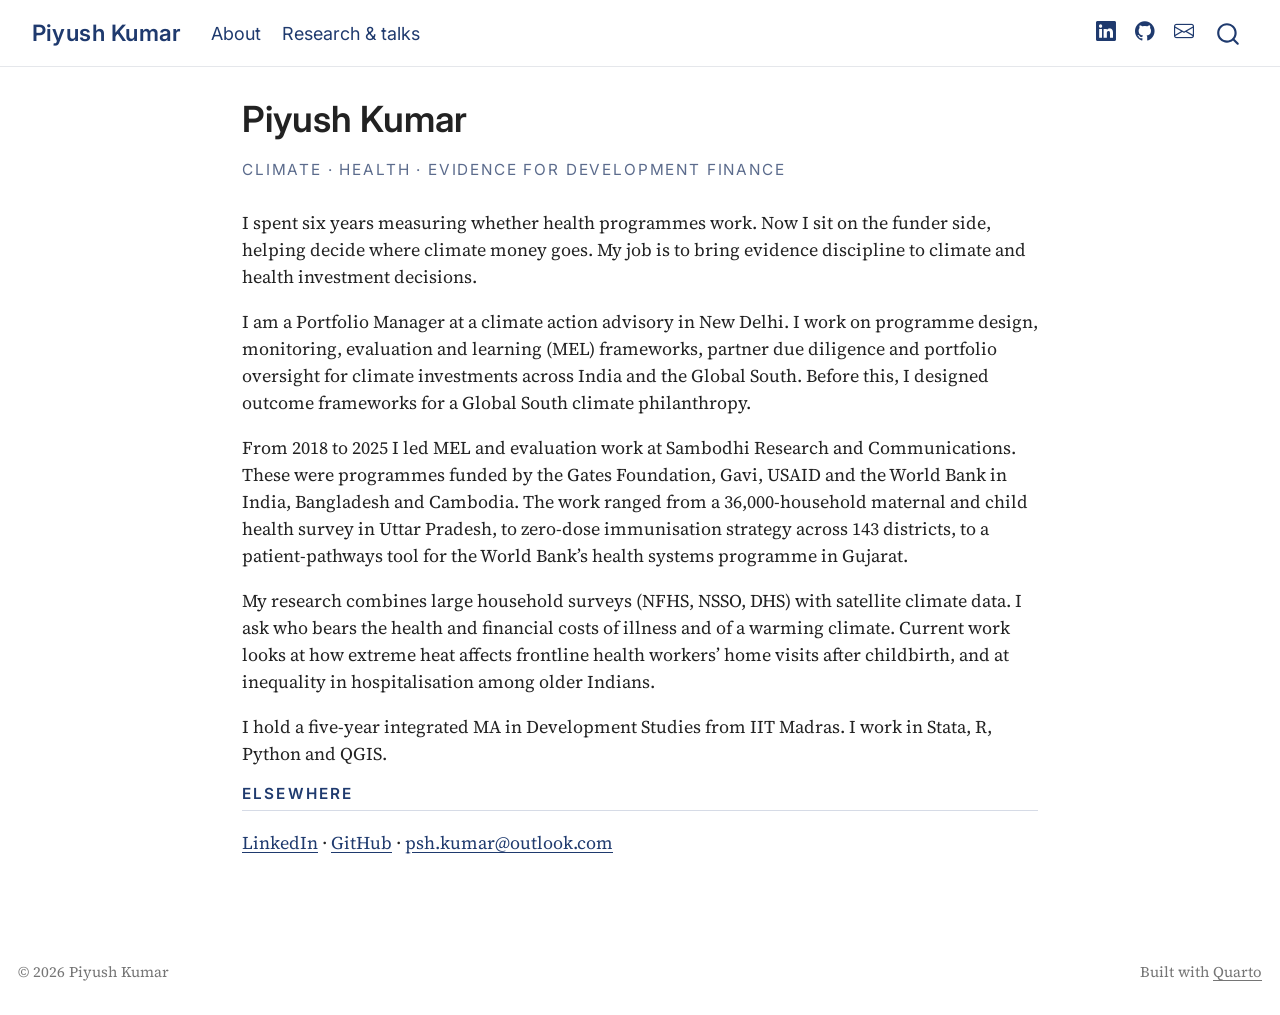
==== docs/index.html @ 0f014c09 "Initial Quarto site: About and Research & talks pages Co-Authored-By: Claude Opus 5.5 <noreply@anthr" ====
<!DOCTYPE html>
<html xmlns="http://www.w3.org/1999/xhtml" lang="en" xml:lang="en"><head>

<meta charset="utf-8">
<meta name="generator" content="quarto-1.6.40">

<meta name="viewport" content="width=device-width, initial-scale=1.0, user-scalable=yes">


<title>Piyush Kumar</title>
<style>
code{white-space: pre-wrap;}
span.smallcaps{font-variant: small-caps;}
div.columns{display: flex; gap: min(4vw, 1.5em);}
div.column{flex: auto; overflow-x: auto;}
div.hanging-indent{margin-left: 1.5em; text-indent: -1.5em;}
ul.task-list{list-style: none;}
ul.task-list li input[type="checkbox"] {
  width: 0.8em;
  margin: 0 0.8em 0.2em -1em; /* quarto-specific, see https://github.com/quarto-dev/quarto-cli/issues/4556 */ 
  vertical-align: middle;
}
</style>


<script src="site_libs/quarto-nav/quarto-nav.js"></script>
<script src="site_libs/quarto-nav/headroom.min.js"></script>
<script src="site_libs/clipboard/clipboard.min.js"></script>
<script src="site_libs/quarto-search/autocomplete.umd.js"></script>
<script src="site_libs/quarto-search/fuse.min.js"></script>
<script src="site_libs/quarto-search/quarto-search.js"></script>
<meta name="quarto:offset" content="./">
<script src="site_libs/quarto-html/quarto.js"></script>
<script src="site_libs/quarto-html/popper.min.js"></script>
<script src="site_libs/quarto-html/tippy.umd.min.js"></script>
<script src="site_libs/quarto-html/anchor.min.js"></script>
<link href="site_libs/quarto-html/tippy.css" rel="stylesheet">
<link href="site_libs/quarto-html/quarto-syntax-highlighting-549806ee2085284f45b00abea8c6df48.css" rel="stylesheet" id="quarto-text-highlighting-styles">
<script src="site_libs/bootstrap/bootstrap.min.js"></script>
<link href="site_libs/bootstrap/bootstrap-icons.css" rel="stylesheet">
<link href="site_libs/bootstrap/bootstrap-50fe339019fc37fffc30a513ca4b3a41.min.css" rel="stylesheet" append-hash="true" id="quarto-bootstrap" data-mode="light">
<script id="quarto-search-options" type="application/json">{
  "location": "navbar",
  "copy-button": false,
  "collapse-after": 3,
  "panel-placement": "end",
  "type": "overlay",
  "limit": 50,
  "keyboard-shortcut": [
    "f",
    "/",
    "s"
  ],
  "show-item-context": false,
  "language": {
    "search-no-results-text": "No results",
    "search-matching-documents-text": "matching documents",
    "search-copy-link-title": "Copy link to search",
    "search-hide-matches-text": "Hide additional matches",
    "search-more-match-text": "more match in this document",
    "search-more-matches-text": "more matches in this document",
    "search-clear-button-title": "Clear",
    "search-text-placeholder": "",
    "search-detached-cancel-button-title": "Cancel",
    "search-submit-button-title": "Submit",
    "search-label": "Search"
  }
}</script>


</head>

<body class="nav-fixed fullcontent">

<div id="quarto-search-results"></div>
  <header id="quarto-header" class="headroom fixed-top">
    <nav class="navbar navbar-expand-lg " data-bs-theme="dark">
      <div class="navbar-container container-fluid">
      <div class="navbar-brand-container mx-auto">
    <a class="navbar-brand" href="./index.html">
    <span class="navbar-title">Piyush Kumar</span>
    </a>
  </div>
            <div id="quarto-search" class="" title="Search"></div>
          <button class="navbar-toggler" type="button" data-bs-toggle="collapse" data-bs-target="#navbarCollapse" aria-controls="navbarCollapse" role="menu" aria-expanded="false" aria-label="Toggle navigation" onclick="if (window.quartoToggleHeadroom) { window.quartoToggleHeadroom(); }">
  <span class="navbar-toggler-icon"></span>
</button>
          <div class="collapse navbar-collapse" id="navbarCollapse">
            <ul class="navbar-nav navbar-nav-scroll me-auto">
  <li class="nav-item">
    <a class="nav-link active" href="./index.html" aria-current="page"> 
<span class="menu-text">About</span></a>
  </li>  
  <li class="nav-item">
    <a class="nav-link" href="./research.html"> 
<span class="menu-text">Research &amp; talks</span></a>
  </li>  
</ul>
            <ul class="navbar-nav navbar-nav-scroll ms-auto">
  <li class="nav-item compact">
    <a class="nav-link" href="https://www.linkedin.com/in/piyush-kumar-767603223"> <i class="bi bi-linkedin" role="img" aria-label="LinkedIn">
</i> 
<span class="menu-text"></span></a>
  </li>  
  <li class="nav-item compact">
    <a class="nav-link" href="https://github.com/piyushkumar-econ"> <i class="bi bi-github" role="img" aria-label="GitHub">
</i> 
<span class="menu-text"></span></a>
  </li>  
  <li class="nav-item compact">
    <a class="nav-link" href="mailto:psh.kumar@outlook.com"> <i class="bi bi-envelope" role="img" aria-label="Email">
</i> 
<span class="menu-text"></span></a>
  </li>  
</ul>
          </div> <!-- /navcollapse -->
            <div class="quarto-navbar-tools">
</div>
      </div> <!-- /container-fluid -->
    </nav>
</header>
<!-- content -->
<div id="quarto-content" class="quarto-container page-columns page-rows-contents page-layout-article page-navbar">
<!-- sidebar -->
<!-- margin-sidebar -->
    
<!-- main -->
<main class="content" id="quarto-document-content">

<header id="title-block-header" class="quarto-title-block default">
<div class="quarto-title">
<h1 class="title">Piyush Kumar</h1>
</div>



<div class="quarto-title-meta">

    
  
    
  </div>
  


</header>


<div class="tagline">
<p>Climate · Health · Evidence for development finance</p>
</div>
<p>I spent six years measuring whether health programmes work. Now I sit on the funder side, helping decide where climate money goes. My job is to bring evidence discipline to climate and health investment decisions.</p>
<p>I am a Portfolio Manager at a climate action advisory in New Delhi. I work on programme design, monitoring, evaluation and learning (MEL) frameworks, partner due diligence and portfolio oversight for climate investments across India and the Global South. Before this, I designed outcome frameworks for a Global South climate philanthropy.</p>
<p>From 2018 to 2025 I led MEL and evaluation work at Sambodhi Research and Communications. These were programmes funded by the Gates Foundation, Gavi, USAID and the World Bank in India, Bangladesh and Cambodia. The work ranged from a 36,000-household maternal and child health survey in Uttar Pradesh, to zero-dose immunisation strategy across 143 districts, to a patient-pathways tool for the World Bank’s health systems programme in Gujarat.</p>
<p>My research combines large household surveys (NFHS, NSSO, DHS) with satellite climate data. I ask who bears the health and financial costs of illness and of a warming climate. Current work looks at how extreme heat affects frontline health workers’ home visits after childbirth, and at inequality in hospitalisation among older Indians.</p>
<p>I hold a five-year integrated MA in Development Studies from IIT Madras. I work in Stata, R, Python and QGIS.</p>
<section id="elsewhere" class="level2">
<h2 class="anchored" data-anchor-id="elsewhere">Elsewhere</h2>
<p><a href="https://www.linkedin.com/in/piyush-kumar-767603223">LinkedIn</a> · <a href="https://github.com/piyushkumar-econ">GitHub</a> · <a href="mailto:psh.kumar@outlook.com">psh.kumar@outlook.com</a></p>


</section>

</main> <!-- /main -->
<script id="quarto-html-after-body" type="application/javascript">
window.document.addEventListener("DOMContentLoaded", function (event) {
  const toggleBodyColorMode = (bsSheetEl) => {
    const mode = bsSheetEl.getAttribute("data-mode");
    const bodyEl = window.document.querySelector("body");
    if (mode === "dark") {
      bodyEl.classList.add("quarto-dark");
      bodyEl.classList.remove("quarto-light");
    } else {
      bodyEl.classList.add("quarto-light");
      bodyEl.classList.remove("quarto-dark");
    }
  }
  const toggleBodyColorPrimary = () => {
    const bsSheetEl = window.document.querySelector("link#quarto-bootstrap");
    if (bsSheetEl) {
      toggleBodyColorMode(bsSheetEl);
    }
  }
  toggleBodyColorPrimary();  
  const icon = "";
  const anchorJS = new window.AnchorJS();
  anchorJS.options = {
    placement: 'right',
    icon: icon
  };
  anchorJS.add('.anchored');
  const isCodeAnnotation = (el) => {
    for (const clz of el.classList) {
      if (clz.startsWith('code-annotation-')) {                     
        return true;
      }
    }
    return false;
  }
  const onCopySuccess = function(e) {
    // button target
    const button = e.trigger;
    // don't keep focus
    button.blur();
    // flash "checked"
    button.classList.add('code-copy-button-checked');
    var currentTitle = button.getAttribute("title");
    button.setAttribute("title", "Copied!");
    let tooltip;
    if (window.bootstrap) {
      button.setAttribute("data-bs-toggle", "tooltip");
      button.setAttribute("data-bs-placement", "left");
      button.setAttribute("data-bs-title", "Copied!");
      tooltip = new bootstrap.Tooltip(button, 
        { trigger: "manual", 
          customClass: "code-copy-button-tooltip",
          offset: [0, -8]});
      tooltip.show();    
    }
    setTimeout(function() {
      if (tooltip) {
        tooltip.hide();
        button.removeAttribute("data-bs-title");
        button.removeAttribute("data-bs-toggle");
        button.removeAttribute("data-bs-placement");
      }
      button.setAttribute("title", currentTitle);
      button.classList.remove('code-copy-button-checked');
    }, 1000);
    // clear code selection
    e.clearSelection();
  }
  const getTextToCopy = function(trigger) {
      const codeEl = trigger.previousElementSibling.cloneNode(true);
      for (const childEl of codeEl.children) {
        if (isCodeAnnotation(childEl)) {
          childEl.remove();
        }
      }
      return codeEl.innerText;
  }
  const clipboard = new window.ClipboardJS('.code-copy-button:not([data-in-quarto-modal])', {
    text: getTextToCopy
  });
  clipboard.on('success', onCopySuccess);
  if (window.document.getElementById('quarto-embedded-source-code-modal')) {
    const clipboardModal = new window.ClipboardJS('.code-copy-button[data-in-quarto-modal]', {
      text: getTextToCopy,
      container: window.document.getElementById('quarto-embedded-source-code-modal')
    });
    clipboardModal.on('success', onCopySuccess);
  }
    var localhostRegex = new RegExp(/^(?:http|https):\/\/localhost\:?[0-9]*\//);
    var mailtoRegex = new RegExp(/^mailto:/);
      var filterRegex = new RegExp("https:\/\/piyushkumar-econ\.github\.io");
    var isInternal = (href) => {
        return filterRegex.test(href) || localhostRegex.test(href) || mailtoRegex.test(href);
    }
    // Inspect non-navigation links and adorn them if external
 	var links = window.document.querySelectorAll('a[href]:not(.nav-link):not(.navbar-brand):not(.toc-action):not(.sidebar-link):not(.sidebar-item-toggle):not(.pagination-link):not(.no-external):not([aria-hidden]):not(.dropdown-item):not(.quarto-navigation-tool):not(.about-link)');
    for (var i=0; i<links.length; i++) {
      const link = links[i];
      if (!isInternal(link.href)) {
        // undo the damage that might have been done by quarto-nav.js in the case of
        // links that we want to consider external
        if (link.dataset.originalHref !== undefined) {
          link.href = link.dataset.originalHref;
        }
      }
    }
  function tippyHover(el, contentFn, onTriggerFn, onUntriggerFn) {
    const config = {
      allowHTML: true,
      maxWidth: 500,
      delay: 100,
      arrow: false,
      appendTo: function(el) {
          return el.parentElement;
      },
      interactive: true,
      interactiveBorder: 10,
      theme: 'quarto',
      placement: 'bottom-start',
    };
    if (contentFn) {
      config.content = contentFn;
    }
    if (onTriggerFn) {
      config.onTrigger = onTriggerFn;
    }
    if (onUntriggerFn) {
      config.onUntrigger = onUntriggerFn;
    }
    window.tippy(el, config); 
  }
  const noterefs = window.document.querySelectorAll('a[role="doc-noteref"]');
  for (var i=0; i<noterefs.length; i++) {
    const ref = noterefs[i];
    tippyHover(ref, function() {
      // use id or data attribute instead here
      let href = ref.getAttribute('data-footnote-href') || ref.getAttribute('href');
      try { href = new URL(href).hash; } catch {}
      const id = href.replace(/^#\/?/, "");
      const note = window.document.getElementById(id);
      if (note) {
        return note.innerHTML;
      } else {
        return "";
      }
    });
  }
  const xrefs = window.document.querySelectorAll('a.quarto-xref');
  const processXRef = (id, note) => {
    // Strip column container classes
    const stripColumnClz = (el) => {
      el.classList.remove("page-full", "page-columns");
      if (el.children) {
        for (const child of el.children) {
          stripColumnClz(child);
        }
      }
    }
    stripColumnClz(note)
    if (id === null || id.startsWith('sec-')) {
      // Special case sections, only their first couple elements
      const container = document.createElement("div");
      if (note.children && note.children.length > 2) {
        container.appendChild(note.children[0].cloneNode(true));
        for (let i = 1; i < note.children.length; i++) {
          const child = note.children[i];
          if (child.tagName === "P" && child.innerText === "") {
            continue;
          } else {
            container.appendChild(child.cloneNode(true));
            break;
          }
        }
        if (window.Quarto?.typesetMath) {
          window.Quarto.typesetMath(container);
        }
        return container.innerHTML
      } else {
        if (window.Quarto?.typesetMath) {
          window.Quarto.typesetMath(note);
        }
        return note.innerHTML;
      }
    } else {
      // Remove any anchor links if they are present
      const anchorLink = note.querySelector('a.anchorjs-link');
      if (anchorLink) {
        anchorLink.remove();
      }
      if (window.Quarto?.typesetMath) {
        window.Quarto.typesetMath(note);
      }
      if (note.classList.contains("callout")) {
        return note.outerHTML;
      } else {
        return note.innerHTML;
      }
    }
  }
  for (var i=0; i<xrefs.length; i++) {
    const xref = xrefs[i];
    tippyHover(xref, undefined, function(instance) {
      instance.disable();
      let url = xref.getAttribute('href');
      let hash = undefined; 
      if (url.startsWith('#')) {
        hash = url;
      } else {
        try { hash = new URL(url).hash; } catch {}
      }
      if (hash) {
        const id = hash.replace(/^#\/?/, "");
        const note = window.document.getElementById(id);
        if (note !== null) {
          try {
            const html = processXRef(id, note.cloneNode(true));
            instance.setContent(html);
          } finally {
            instance.enable();
            instance.show();
          }
        } else {
          // See if we can fetch this
          fetch(url.split('#')[0])
          .then(res => res.text())
          .then(html => {
            const parser = new DOMParser();
            const htmlDoc = parser.parseFromString(html, "text/html");
            const note = htmlDoc.getElementById(id);
            if (note !== null) {
              const html = processXRef(id, note);
              instance.setContent(html);
            } 
          }).finally(() => {
            instance.enable();
            instance.show();
          });
        }
      } else {
        // See if we can fetch a full url (with no hash to target)
        // This is a special case and we should probably do some content thinning / targeting
        fetch(url)
        .then(res => res.text())
        .then(html => {
          const parser = new DOMParser();
          const htmlDoc = parser.parseFromString(html, "text/html");
          const note = htmlDoc.querySelector('main.content');
          if (note !== null) {
            // This should only happen for chapter cross references
            // (since there is no id in the URL)
            // remove the first header
            if (note.children.length > 0 && note.children[0].tagName === "HEADER") {
              note.children[0].remove();
            }
            const html = processXRef(null, note);
            instance.setContent(html);
          } 
        }).finally(() => {
          instance.enable();
          instance.show();
        });
      }
    }, function(instance) {
    });
  }
      let selectedAnnoteEl;
      const selectorForAnnotation = ( cell, annotation) => {
        let cellAttr = 'data-code-cell="' + cell + '"';
        let lineAttr = 'data-code-annotation="' +  annotation + '"';
        const selector = 'span[' + cellAttr + '][' + lineAttr + ']';
        return selector;
      }
      const selectCodeLines = (annoteEl) => {
        const doc = window.document;
        const targetCell = annoteEl.getAttribute("data-target-cell");
        const targetAnnotation = annoteEl.getAttribute("data-target-annotation");
        const annoteSpan = window.document.querySelector(selectorForAnnotation(targetCell, targetAnnotation));
        const lines = annoteSpan.getAttribute("data-code-lines").split(",");
        const lineIds = lines.map((line) => {
          return targetCell + "-" + line;
        })
        let top = null;
        let height = null;
        let parent = null;
        if (lineIds.length > 0) {
            //compute the position of the single el (top and bottom and make a div)
            const el = window.document.getElementById(lineIds[0]);
            top = el.offsetTop;
            height = el.offsetHeight;
            parent = el.parentElement.parentElement;
          if (lineIds.length > 1) {
            const lastEl = window.document.getElementById(lineIds[lineIds.length - 1]);
            const bottom = lastEl.offsetTop + lastEl.offsetHeight;
            height = bottom - top;
          }
          if (top !== null && height !== null && parent !== null) {
            // cook up a div (if necessary) and position it 
            let div = window.document.getElementById("code-annotation-line-highlight");
            if (div === null) {
              div = window.document.createElement("div");
              div.setAttribute("id", "code-annotation-line-highlight");
              div.style.position = 'absolute';
              parent.appendChild(div);
            }
            div.style.top = top - 2 + "px";
            div.style.height = height + 4 + "px";
            div.style.left = 0;
            let gutterDiv = window.document.getElementById("code-annotation-line-highlight-gutter");
            if (gutterDiv === null) {
              gutterDiv = window.document.createElement("div");
              gutterDiv.setAttribute("id", "code-annotation-line-highlight-gutter");
              gutterDiv.style.position = 'absolute';
              const codeCell = window.document.getElementById(targetCell);
              const gutter = codeCell.querySelector('.code-annotation-gutter');
              gutter.appendChild(gutterDiv);
            }
            gutterDiv.style.top = top - 2 + "px";
            gutterDiv.style.height = height + 4 + "px";
          }
          selectedAnnoteEl = annoteEl;
        }
      };
      const unselectCodeLines = () => {
        const elementsIds = ["code-annotation-line-highlight", "code-annotation-line-highlight-gutter"];
        elementsIds.forEach((elId) => {
          const div = window.document.getElementById(elId);
          if (div) {
            div.remove();
          }
        });
        selectedAnnoteEl = undefined;
      };
        // Handle positioning of the toggle
    window.addEventListener(
      "resize",
      throttle(() => {
        elRect = undefined;
        if (selectedAnnoteEl) {
          selectCodeLines(selectedAnnoteEl);
        }
      }, 10)
    );
    function throttle(fn, ms) {
    let throttle = false;
    let timer;
      return (...args) => {
        if(!throttle) { // first call gets through
            fn.apply(this, args);
            throttle = true;
        } else { // all the others get throttled
            if(timer) clearTimeout(timer); // cancel #2
            timer = setTimeout(() => {
              fn.apply(this, args);
              timer = throttle = false;
            }, ms);
        }
      };
    }
      // Attach click handler to the DT
      const annoteDls = window.document.querySelectorAll('dt[data-target-cell]');
      for (const annoteDlNode of annoteDls) {
        annoteDlNode.addEventListener('click', (event) => {
          const clickedEl = event.target;
          if (clickedEl !== selectedAnnoteEl) {
            unselectCodeLines();
            const activeEl = window.document.querySelector('dt[data-target-cell].code-annotation-active');
            if (activeEl) {
              activeEl.classList.remove('code-annotation-active');
            }
            selectCodeLines(clickedEl);
            clickedEl.classList.add('code-annotation-active');
          } else {
            // Unselect the line
            unselectCodeLines();
            clickedEl.classList.remove('code-annotation-active');
          }
        });
      }
  const findCites = (el) => {
    const parentEl = el.parentElement;
    if (parentEl) {
      const cites = parentEl.dataset.cites;
      if (cites) {
        return {
          el,
          cites: cites.split(' ')
        };
      } else {
        return findCites(el.parentElement)
      }
    } else {
      return undefined;
    }
  };
  var bibliorefs = window.document.querySelectorAll('a[role="doc-biblioref"]');
  for (var i=0; i<bibliorefs.length; i++) {
    const ref = bibliorefs[i];
    const citeInfo = findCites(ref);
    if (citeInfo) {
      tippyHover(citeInfo.el, function() {
        var popup = window.document.createElement('div');
        citeInfo.cites.forEach(function(cite) {
          var citeDiv = window.document.createElement('div');
          citeDiv.classList.add('hanging-indent');
          citeDiv.classList.add('csl-entry');
          var biblioDiv = window.document.getElementById('ref-' + cite);
          if (biblioDiv) {
            citeDiv.innerHTML = biblioDiv.innerHTML;
          }
          popup.appendChild(citeDiv);
        });
        return popup.innerHTML;
      });
    }
  }
});
</script>
</div> <!-- /content -->
<footer class="footer">
  <div class="nav-footer">
    <div class="nav-footer-left">
<p>© 2026 Piyush Kumar</p>
</div>   
    <div class="nav-footer-center">
      &nbsp;
    </div>
    <div class="nav-footer-right">
<p>Built with <a href="https://quarto.org">Quarto</a></p>
</div>
  </div>
</footer>




</body></html>
---- docs/site_libs/quarto-html/tippy.css ----
.tippy-box[data-animation=fade][data-state=hidden]{opacity:0}[data-tippy-root]{max-width:calc(100vw - 10px)}.tippy-box{position:relative;background-color:#333;color:#fff;border-radius:4px;font-size:14px;line-height:1.4;white-space:normal;outline:0;transition-property:transform,visibility,opacity}.tippy-box[data-placement^=top]>.tippy-arrow{bottom:0}.tippy-box[data-placement^=top]>.tippy-arrow:before{bottom:-7px;left:0;border-width:8px 8px 0;border-top-color:initial;transform-origin:center top}.tippy-box[data-placement^=bottom]>.tippy-arrow{top:0}.tippy-box[data-placement^=bottom]>.tippy-arrow:before{top:-7px;left:0;border-width:0 8px 8px;border-bottom-color:initial;transform-origin:center bottom}.tippy-box[data-placement^=left]>.tippy-arrow{right:0}.tippy-box[data-placement^=left]>.tippy-arrow:before{border-width:8px 0 8px 8px;border-left-color:initial;right:-7px;transform-origin:center left}.tippy-box[data-placement^=right]>.tippy-arrow{left:0}.tippy-box[data-placement^=right]>.tippy-arrow:before{left:-7px;border-width:8px 8px 8px 0;border-right-color:initial;transform-origin:center right}.tippy-box[data-inertia][data-state=visible]{transition-timing-function:cubic-bezier(.54,1.5,.38,1.11)}.tippy-arrow{width:16px;height:16px;color:#333}.tippy-arrow:before{content:"";position:absolute;border-color:transparent;border-style:solid}.tippy-content{position:relative;padding:5px 9px;z-index:1}
---- docs/site_libs/quarto-html/quarto-syntax-highlighting-549806ee2085284f45b00abea8c6df48.css ----
/* quarto syntax highlight colors */
:root {
  --quarto-hl-ot-color: #003B4F;
  --quarto-hl-at-color: #657422;
  --quarto-hl-ss-color: #20794D;
  --quarto-hl-an-color: #5E5E5E;
  --quarto-hl-fu-color: #4758AB;
  --quarto-hl-st-color: #20794D;
  --quarto-hl-cf-color: #003B4F;
  --quarto-hl-op-color: #5E5E5E;
  --quarto-hl-er-color: #AD0000;
  --quarto-hl-bn-color: #AD0000;
  --quarto-hl-al-color: #AD0000;
  --quarto-hl-va-color: #111111;
  --quarto-hl-bu-color: inherit;
  --quarto-hl-ex-color: inherit;
  --quarto-hl-pp-color: #AD0000;
  --quarto-hl-in-color: #5E5E5E;
  --quarto-hl-vs-color: #20794D;
  --quarto-hl-wa-color: #5E5E5E;
  --quarto-hl-do-color: #5E5E5E;
  --quarto-hl-im-color: #00769E;
  --quarto-hl-ch-color: #20794D;
  --quarto-hl-dt-color: #AD0000;
  --quarto-hl-fl-color: #AD0000;
  --quarto-hl-co-color: #5E5E5E;
  --quarto-hl-cv-color: #5E5E5E;
  --quarto-hl-cn-color: #8f5902;
  --quarto-hl-sc-color: #5E5E5E;
  --quarto-hl-dv-color: #AD0000;
  --quarto-hl-kw-color: #003B4F;
}

/* other quarto variables */
:root {
  --quarto-font-monospace: SFMono-Regular, Menlo, Monaco, Consolas, "Liberation Mono", "Courier New", monospace;
}

pre > code.sourceCode > span {
  color: #003B4F;
}

code span {
  color: #003B4F;
}

code.sourceCode > span {
  color: #003B4F;
}

div.sourceCode,
div.sourceCode pre.sourceCode {
  color: #003B4F;
}

code span.ot {
  color: #003B4F;
  font-style: inherit;
}

code span.at {
  color: #657422;
  font-style: inherit;
}

code span.ss {
  color: #20794D;
  font-style: inherit;
}

code span.an {
  color: #5E5E5E;
  font-style: inherit;
}

code span.fu {
  color: #4758AB;
  font-style: inherit;
}

code span.st {
  color: #20794D;
  font-style: inherit;
}

code span.cf {
  color: #003B4F;
  font-weight: bold;
  font-style: inherit;
}

code span.op {
  color: #5E5E5E;
  font-style: inherit;
}

code span.er {
  color: #AD0000;
  font-style: inherit;
}

code span.bn {
  color: #AD0000;
  font-style: inherit;
}

code span.al {
  color: #AD0000;
  font-style: inherit;
}

code span.va {
  color: #111111;
  font-style: inherit;
}

code span.bu {
  font-style: inherit;
}

code span.ex {
  font-style: inherit;
}

code span.pp {
  color: #AD0000;
  font-style: inherit;
}

code span.in {
  color: #5E5E5E;
  font-style: inherit;
}

code span.vs {
  color: #20794D;
  font-style: inherit;
}

code span.wa {
  color: #5E5E5E;
  font-style: italic;
}

code span.do {
  color: #5E5E5E;
  font-style: italic;
}

code span.im {
  color: #00769E;
  font-style: inherit;
}

code span.ch {
  color: #20794D;
  font-style: inherit;
}

code span.dt {
  color: #AD0000;
  font-style: inherit;
}

code span.fl {
  color: #AD0000;
  font-style: inherit;
}

code span.co {
  color: #5E5E5E;
  font-style: inherit;
}

code span.cv {
  color: #5E5E5E;
  font-style: italic;
}

code span.cn {
  color: #8f5902;
  font-style: inherit;
}

code span.sc {
  color: #5E5E5E;
  font-style: inherit;
}

code span.dv {
  color: #AD0000;
  font-style: inherit;
}

code span.kw {
  color: #003B4F;
  font-weight: bold;
  font-style: inherit;
}

.prevent-inlining {
  content: "</";
}

/*# sourceMappingURL=ae99138f4fbc2fb4c9f5e5cd69c22459.css.map */
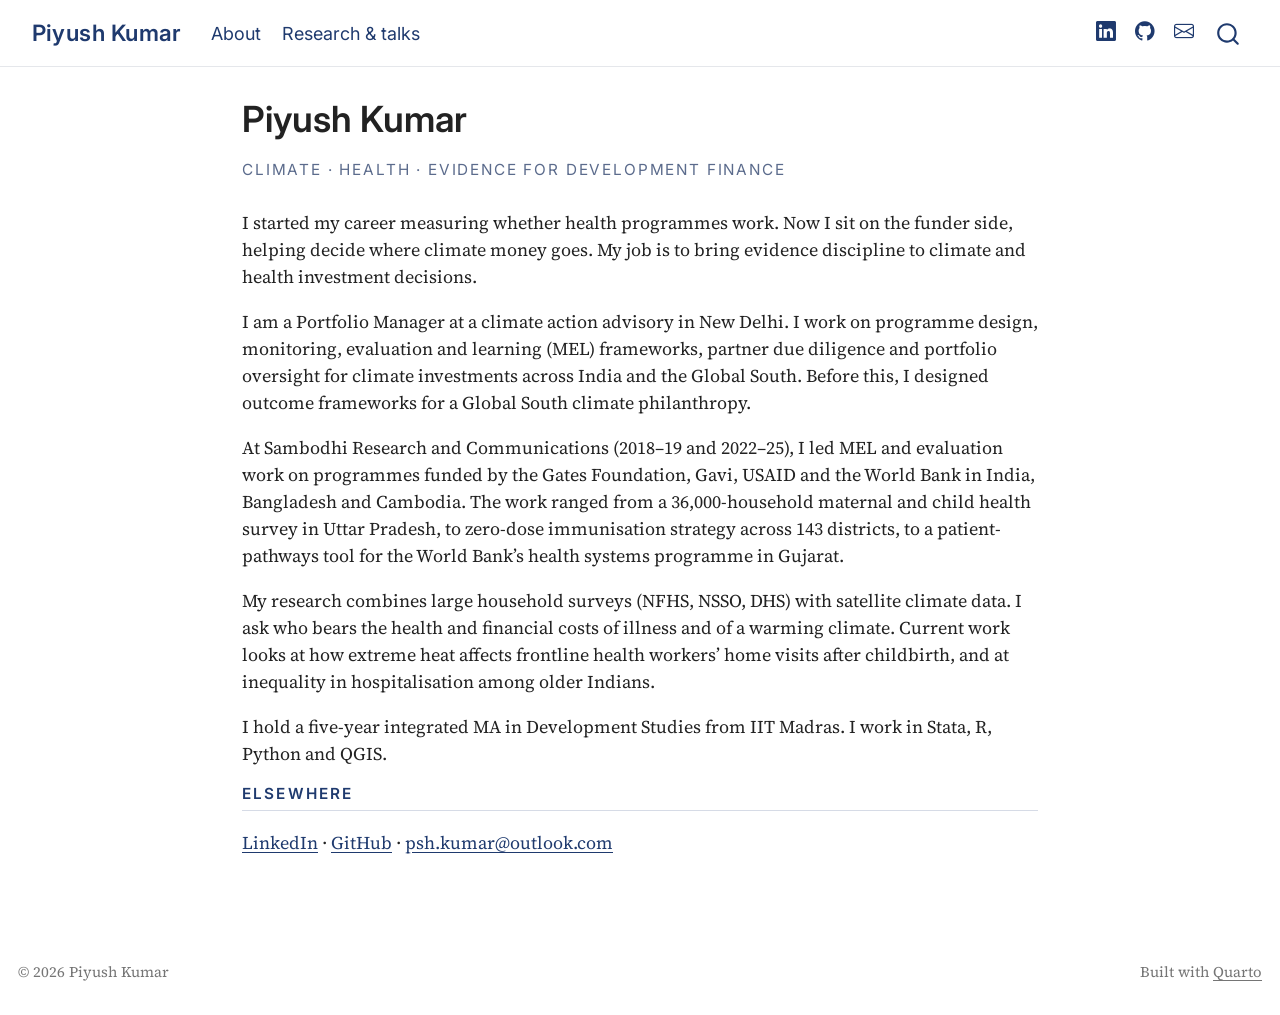
==== commit 8d4db829: "Correct Sambodhi dates and note Climatelinks takedown Co-Authored-By: Claude Opus 5.5 <noreply@anthr" ====
--- a/docs/index.html
+++ b/docs/index.html
@@ -149,9 +149,9 @@
 <div class="tagline">
 <p>Climate · Health · Evidence for development finance</p>
 </div>
-<p>I spent six years measuring whether health programmes work. Now I sit on the funder side, helping decide where climate money goes. My job is to bring evidence discipline to climate and health investment decisions.</p>
+<p>I started my career measuring whether health programmes work. Now I sit on the funder side, helping decide where climate money goes. My job is to bring evidence discipline to climate and health investment decisions.</p>
 <p>I am a Portfolio Manager at a climate action advisory in New Delhi. I work on programme design, monitoring, evaluation and learning (MEL) frameworks, partner due diligence and portfolio oversight for climate investments across India and the Global South. Before this, I designed outcome frameworks for a Global South climate philanthropy.</p>
-<p>From 2018 to 2025 I led MEL and evaluation work at Sambodhi Research and Communications. These were programmes funded by the Gates Foundation, Gavi, USAID and the World Bank in India, Bangladesh and Cambodia. The work ranged from a 36,000-household maternal and child health survey in Uttar Pradesh, to zero-dose immunisation strategy across 143 districts, to a patient-pathways tool for the World Bank’s health systems programme in Gujarat.</p>
+<p>At Sambodhi Research and Communications (2018–19 and 2022–25), I led MEL and evaluation work on programmes funded by the Gates Foundation, Gavi, USAID and the World Bank in India, Bangladesh and Cambodia. The work ranged from a 36,000-household maternal and child health survey in Uttar Pradesh, to zero-dose immunisation strategy across 143 districts, to a patient-pathways tool for the World Bank’s health systems programme in Gujarat.</p>
 <p>My research combines large household surveys (NFHS, NSSO, DHS) with satellite climate data. I ask who bears the health and financial costs of illness and of a warming climate. Current work looks at how extreme heat affects frontline health workers’ home visits after childbirth, and at inequality in hospitalisation among older Indians.</p>
 <p>I hold a five-year integrated MA in Development Studies from IIT Madras. I work in Stata, R, Python and QGIS.</p>
 <section id="elsewhere" class="level2">
